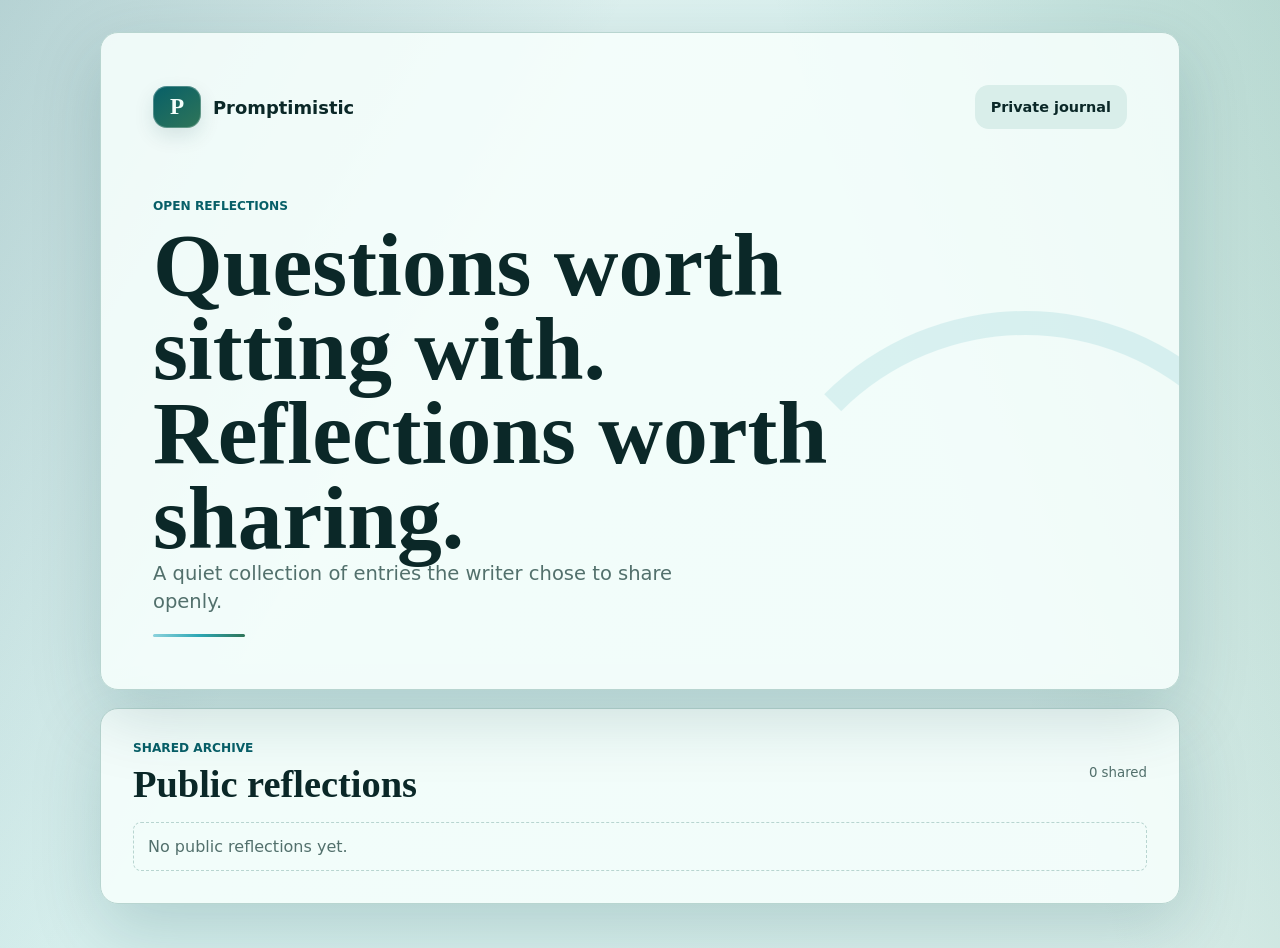
==== public.html @ 953a4e18 "Add files via upload" ====
<!doctype html>
<html lang="en">
  <head>
    <meta charset="UTF-8" />
    <meta name="viewport" content="width=device-width, initial-scale=1.0" />
    <meta
      http-equiv="Content-Security-Policy"
      content="default-src 'self'; script-src 'self'; style-src 'self'; img-src 'self' data:; object-src 'none'; base-uri 'none'; form-action 'none'"
    />
    <meta name="referrer" content="no-referrer" />
    <title>Promptimistic Public Reflections</title>
    <link rel="stylesheet" href="styles.css" />
  </head>
  <body class="public-page">
    <main class="public-shell">
      <section class="public-hero" aria-labelledby="public-title">
        <nav class="public-nav" aria-label="Promptimistic navigation">
          <a class="brand-lockup" href="index.html" aria-label="Promptimistic journal">
            <span class="brand-mark" aria-hidden="true">P</span>
            <span>Promptimistic</span>
          </a>
          <a class="secondary-link" href="index.html">Private journal</a>
        </nav>

        <div class="public-hero-copy">
          <p class="eyebrow">Open reflections</p>
          <h1 id="public-title">Questions worth sitting with. Reflections worth sharing.</h1>
          <p class="tagline">
            A quiet collection of entries the writer chose to share openly.
          </p>
        </div>
      </section>

      <section class="public-reflections" aria-labelledby="shared-title">
        <div class="section-heading">
          <div>
            <p class="eyebrow">Shared archive</p>
            <h2 id="shared-title">Public reflections</h2>
          </div>
          <small id="sharedCount">0 shared</small>
        </div>
        <div class="public-list" id="publicEntries"></div>
      </section>
    </main>

    <script src="public.js"></script>
  </body>
</html>
---- styles.css ----
:root {
  color-scheme: light;
  --bg: #e7f3f2;
  --ink: #0b2828;
  --muted: #52706c;
  --line: #b8d5d0;
  --panel: #f7fffd;
  --panel-strong: #d9eeea;
  --accent: #075f68;
  --accent-ink: #f4fffb;
  --tide: #2da7b4;
  --binding: #b99255;
  --leaf: #2f7558;
  --sky: #8bd2dc;
  --shadow: 0 24px 70px rgba(5, 68, 73, 0.18);
}

body.dark {
  color-scheme: dark;
  --bg: #071716;
  --ink: #e9fffb;
  --muted: #a3c7c0;
  --line: #214944;
  --panel: #102421;
  --panel-strong: #163730;
  --accent: #77d6df;
  --accent-ink: #05201f;
  --tide: #52c4d0;
  --binding: #d7b16e;
  --leaf: #75b98e;
  --sky: #87d8e2;
  --shadow: 0 24px 70px rgba(0, 0, 0, 0.34);
}

* {
  box-sizing: border-box;
}

body {
  margin: 0;
  min-height: 100vh;
  background:
    linear-gradient(120deg, rgba(7, 95, 104, 0.22), transparent 34rem),
    linear-gradient(250deg, rgba(47, 117, 88, 0.18), transparent 30rem),
    linear-gradient(135deg, var(--bg), #d6efed 48%, var(--panel-strong));
  color: var(--ink);
  font-family:
    Inter, ui-sans-serif, system-ui, -apple-system, BlinkMacSystemFont, "Segoe UI", sans-serif;
}

button,
select,
input,
textarea {
  font: inherit;
}

button {
  cursor: pointer;
}

.app-shell {
  width: min(1240px, calc(100% - 32px));
  min-height: calc(100vh - 120px);
  margin: 0 auto;
  display: grid;
  grid-template-columns: minmax(0, 1.02fr) minmax(360px, 0.78fr);
  gap: 18px;
  align-items: center;
  padding: 32px 0;
}

.generator,
.workspace {
  background: color-mix(in srgb, var(--panel) 88%, transparent);
  border: 1px solid var(--line);
  border-radius: 18px;
  box-shadow: var(--shadow);
}

.generator {
  min-height: 690px;
  display: flex;
  flex-direction: column;
  justify-content: space-between;
  padding: clamp(24px, 5vw, 56px);
  position: relative;
  overflow: hidden;
  isolation: isolate;
}

.generator::after {
  content: "";
  position: absolute;
  inset: auto -20% -28% 42%;
  height: 430px;
  background:
    linear-gradient(160deg, rgba(7, 95, 104, 0.95), rgba(47, 117, 88, 0.88) 54%, rgba(45, 167, 180, 0.76)),
    url("data:image/svg+xml,%3Csvg width='520' height='360' viewBox='0 0 520 360' xmlns='http://www.w3.org/2000/svg'%3E%3Cg fill='none' stroke='white' stroke-opacity='.28' stroke-width='2'%3E%3Cpath d='M34 242c56-44 112-62 168-54s104-8 144-48 80-56 122-48'/%3E%3Cpath d='M40 284c58-24 112-30 162-18s104 4 162-24 98-30 126-6'/%3E%3Cpath d='M114 40c28 64 34 138 18 222'/%3E%3Cpath d='M214 30c34 84 38 172 12 264'/%3E%3Cpath d='M318 42c22 74 18 148-12 222'/%3E%3C/g%3E%3C/svg%3E");
  border-radius: 42% 58% 30% 70% / 48% 30% 70% 52%;
  transform: rotate(-10deg);
  opacity: 0.92;
  pointer-events: none;
  z-index: 0;
}

.generator::before {
  content: "";
  position: absolute;
  inset: 18px;
  border: 1px solid color-mix(in srgb, var(--accent) 12%, transparent);
  border-radius: 14px;
  pointer-events: none;
  z-index: 0;
}

.brand-row,
.controls,
.prompt-panel {
  position: relative;
  z-index: 1;
}

.brand-row,
.section-heading,
.timer-card {
  display: flex;
  align-items: center;
  justify-content: space-between;
  gap: 16px;
}

.top-actions {
  display: flex;
  align-items: center;
  gap: 10px;
}

.secondary-link {
  display: inline-flex;
  min-height: 44px;
  align-items: center;
  justify-content: center;
  padding: 0 16px;
  border-radius: 14px;
  background: var(--panel-strong);
  color: var(--ink);
  font-size: 0.9rem;
  font-weight: 800;
  text-decoration: none;
  transition:
    transform 160ms ease,
    background 160ms ease,
    color 160ms ease;
}

.secondary-link:hover {
  transform: translateY(-1px);
}

.eyebrow {
  margin: 0 0 10px;
  color: var(--accent);
  font-size: 0.76rem;
  font-weight: 800;
  letter-spacing: 0;
  text-transform: uppercase;
}

.brand-copy {
  display: grid;
  gap: 18px;
}

.brand-lockup {
  display: inline-flex;
  align-items: center;
  gap: 12px;
  color: var(--ink);
  font-size: 1.12rem;
  font-weight: 900;
}

.brand-mark {
  display: inline-grid;
  width: 48px;
  height: 42px;
  place-items: center;
  border-radius: 14px;
  background: linear-gradient(145deg, var(--accent), var(--leaf));
  color: var(--accent-ink);
  box-shadow:
    inset 0 0 0 1px rgba(255, 255, 255, 0.26),
    0 8px 20px rgba(5, 68, 73, 0.12);
  font-family: Georgia, "Times New Roman", serif;
  font-size: 1.45rem;
  font-weight: 900;
  line-height: 1;
  overflow: hidden;
  position: relative;
}

h1 {
  max-width: 760px;
  margin: 0;
  font-family: Georgia, "Times New Roman", serif;
  font-size: clamp(3rem, 7vw, 5.9rem);
  line-height: 0.94;
  letter-spacing: 0;
}

.tagline {
  max-width: 560px;
  margin: 0;
  color: var(--muted);
  font-size: clamp(1.02rem, 2vw, 1.22rem);
  line-height: 1.45;
}

.tagline::after {
  content: "";
  display: block;
  width: 92px;
  height: 3px;
  margin-top: 18px;
  background: linear-gradient(90deg, var(--sky), var(--tide), var(--leaf));
  border-radius: 999px;
}

.controls {
  display: grid;
  grid-template-columns: repeat(4, minmax(0, 1fr));
  gap: 12px;
  margin: 48px 0 28px;
  padding: 12px;
  background: color-mix(in srgb, var(--panel-strong) 64%, transparent);
  border: 1px solid color-mix(in srgb, var(--line) 74%, transparent);
  border-radius: 16px;
}

label {
  display: grid;
  gap: 8px;
  color: var(--muted);
  font-size: 0.86rem;
  font-weight: 700;
}

select,
input,
textarea {
  width: 100%;
  border: 1px solid var(--line);
  border-radius: 14px;
  background: var(--panel);
  color: var(--ink);
  outline: none;
}

select {
  min-height: 48px;
  padding: 0 12px;
}

input {
  min-height: 42px;
  padding: 0 12px;
}

textarea:focus,
input:focus,
select:focus {
  border-color: var(--accent);
  box-shadow: 0 0 0 3px color-mix(in srgb, var(--accent) 22%, transparent);
}

.primary-button,
.secondary-button,
.icon-button,
.text-button {
  border: 0;
  border-radius: 14px;
  min-height: 44px;
  transition:
    transform 160ms ease,
    background 160ms ease,
    color 160ms ease;
}

.primary-button {
  align-self: end;
  min-width: 128px;
  padding: 0 20px;
  background: var(--accent);
  color: var(--accent-ink);
  font-weight: 800;
}

.controls .primary-button {
  grid-column: span 4;
}

.secondary-button {
  padding: 0 16px;
  background: var(--panel-strong);
  color: var(--ink);
  font-weight: 800;
}

.text-button {
  min-height: 36px;
  background: transparent;
  color: var(--leaf);
  font-weight: 800;
}

.icon-button {
  width: 44px;
  min-width: 44px;
  background: var(--panel-strong);
  color: var(--ink);
  font-weight: 900;
}

button:hover {
  transform: translateY(-1px);
}

.prompt-panel {
  max-width: 720px;
  padding: clamp(20px, 4vw, 34px);
  background: color-mix(in srgb, var(--panel) 82%, transparent);
  border: 1px solid color-mix(in srgb, var(--accent) 16%, var(--line));
  border-radius: 22px;
  backdrop-filter: blur(10px);
}

.prompt-meta {
  display: flex;
  flex-wrap: wrap;
  gap: 10px;
  align-items: center;
}

.prompt-meta span {
  padding: 7px 10px;
  border-radius: 999px;
  background: color-mix(in srgb, var(--sky) 24%, transparent);
  color: var(--ink);
  font-size: 0.82rem;
  font-weight: 800;
}

#promptText {
  min-height: 136px;
  margin: 20px 0;
  font-family: Georgia, "Times New Roman", serif;
  font-size: clamp(1.65rem, 3.6vw, 2.8rem);
  line-height: 1.12;
}

.workspace {
  min-height: 690px;
  padding: 18px;
  display: grid;
  grid-template-rows: auto minmax(260px, 1fr) auto auto;
  gap: 18px;
}

.timer-card {
  min-height: 108px;
  padding: 18px;
  background: linear-gradient(135deg, color-mix(in srgb, var(--accent) 13%, var(--panel-strong)), var(--panel-strong));
  border-radius: 18px;
}

.timer {
  margin: 0;
  font-size: 2.15rem;
  font-weight: 900;
}

.timer-actions {
  display: flex;
  gap: 10px;
}

.entry-wrap {
  min-height: 100%;
  position: relative;
  padding: 12px;
  background:
    linear-gradient(135deg, color-mix(in srgb, var(--sky) 16%, transparent), transparent 34%),
    color-mix(in srgb, var(--panel-strong) 58%, transparent);
  border: 1px solid color-mix(in srgb, var(--accent) 15%, var(--line));
  border-radius: 24px;
}

.entry-wrap::before {
  content: "";
  position: absolute;
  z-index: 2;
  top: 58px;
  bottom: 26px;
  left: 24px;
  width: 22px;
  background:
    radial-gradient(circle at 50% 50%, transparent 0 5px, var(--binding) 5.6px 7px, transparent 7.6px),
    linear-gradient(90deg, transparent 0 10px, color-mix(in srgb, var(--binding) 54%, transparent) 10px 12px, transparent 12px);
  background-size: 22px 34px, 22px 100%;
  background-repeat: repeat-y, no-repeat;
  pointer-events: none;
}

textarea {
  min-height: 310px;
  height: 100%;
  resize: none;
  padding: 22px 22px 22px 54px;
  line-height: 1.55;
  background: color-mix(in srgb, var(--panel) 92%, transparent);
  border: 0;
  box-shadow: inset 0 0 0 1px color-mix(in srgb, var(--line) 62%, transparent);
}

.entry-actions {
  display: flex;
  align-items: center;
  justify-content: space-between;
  gap: 14px;
}

.entry-actions p {
  margin: 0;
  color: var(--muted);
  font-size: 0.86rem;
  line-height: 1.35;
}

.entry-actions .primary-button {
  flex: 0 0 auto;
  align-self: auto;
}

.entry-buttons,
.export-actions,
.entry-card-actions {
  display: flex;
  flex-wrap: wrap;
  gap: 10px;
}

.visibility-choice {
  min-width: 156px;
}

.visibility-choice select {
  min-height: 44px;
  border-radius: 14px;
}

.entry-card-actions button:first-child {
  color: var(--leaf);
}

.entry-card-actions button:nth-child(2) {
  color: var(--accent);
}

.entry-card-actions button:last-child {
  color: color-mix(in srgb, var(--accent) 70%, #8b1e1e);
}

.saved {
  min-height: 160px;
}

.archive-tools {
  display: grid;
  grid-template-columns: minmax(0, 1.2fr) minmax(120px, 0.7fr) minmax(140px, 0.8fr);
  gap: 10px;
  margin-bottom: 12px;
}

.export-actions {
  grid-column: 1 / -1;
}

.export-actions .secondary-button {
  min-height: 38px;
}

.saved-list {
  display: grid;
  gap: 10px;
  max-height: 236px;
  overflow: auto;
}

.saved-item {
  display: grid;
  gap: 6px;
  padding: 12px;
  border: 1px solid var(--line);
  border-radius: 14px;
  background:
    linear-gradient(180deg, color-mix(in srgb, var(--panel) 96%, transparent), color-mix(in srgb, var(--panel-strong) 42%, transparent));
}

.saved-item button {
  border: 0;
  padding: 0;
  background: transparent;
  color: var(--accent);
  font-weight: 800;
}

.saved-item p {
  margin: 0;
  line-height: 1.35;
}

.saved-item small {
  color: var(--muted);
}

.entry-preview {
  display: -webkit-box;
  overflow: hidden;
  -webkit-line-clamp: 3;
  -webkit-box-orient: vertical;
}

.entry-prompt {
  color: var(--ink);
  font-family: Georgia, "Times New Roman", serif;
  font-size: 1.08rem;
  line-height: 1.25;
}

.empty-state {
  margin: 0;
  padding: 14px;
  color: var(--muted);
  border: 1px dashed var(--line);
  border-radius: 8px;
}

.public-page .public-shell {
  width: min(1080px, calc(100% - 32px));
  margin: 0 auto;
  padding: 32px 0 44px;
}

.public-hero,
.public-reflections {
  border: 1px solid var(--line);
  border-radius: 18px;
  background: color-mix(in srgb, var(--panel) 86%, transparent);
  box-shadow: var(--shadow);
}

.public-hero {
  min-height: 420px;
  display: grid;
  align-content: space-between;
  gap: 70px;
  padding: clamp(22px, 5vw, 52px);
  overflow: hidden;
  position: relative;
}

.public-hero::after {
  content: "";
  position: absolute;
  right: -130px;
  bottom: -190px;
  width: 520px;
  height: 520px;
  border: 24px solid color-mix(in srgb, var(--accent) 76%, transparent);
  border-left-color: transparent;
  border-top-color: color-mix(in srgb, var(--tide) 70%, transparent);
  border-radius: 50%;
  opacity: 0.18;
  pointer-events: none;
}

.public-nav {
  display: flex;
  align-items: center;
  justify-content: space-between;
  gap: 16px;
  position: relative;
  z-index: 1;
}

.public-nav .brand-lockup {
  text-decoration: none;
}

.public-hero-copy {
  max-width: 760px;
  position: relative;
  z-index: 1;
}

.public-reflections {
  margin-top: 18px;
  padding: clamp(18px, 4vw, 32px);
}

.public-reflections h2 {
  margin: 0;
  font-family: Georgia, "Times New Roman", serif;
  font-size: clamp(1.6rem, 3vw, 2.5rem);
  line-height: 1;
}

.public-reflections small,
.public-card small {
  color: var(--muted);
}

.public-list {
  display: grid;
  gap: 14px;
  margin-top: 18px;
}

.public-card {
  padding: clamp(18px, 3vw, 28px);
  border: 1px solid var(--line);
  border-radius: 16px;
  background:
    linear-gradient(135deg, color-mix(in srgb, var(--sky) 12%, transparent), transparent 42%),
    color-mix(in srgb, var(--panel) 94%, transparent);
}

.public-card h3 {
  max-width: 780px;
  margin: 0 0 8px;
  font-family: Georgia, "Times New Roman", serif;
  font-size: clamp(1.35rem, 3vw, 2.1rem);
  line-height: 1.16;
}

.public-card p {
  margin: 16px 0 0;
  color: var(--ink);
  line-height: 1.65;
  white-space: pre-wrap;
}

@media (max-width: 920px) {
  .app-shell {
    grid-template-columns: 1fr;
    align-items: stretch;
  }

  .generator,
  .workspace {
    min-height: auto;
  }
}

@media (max-width: 680px) {
  .app-shell {
    width: min(100% - 20px, 1180px);
    padding: 10px 0;
  }

  .generator,
  .workspace {
    padding: 18px;
  }

  .controls {
    grid-template-columns: 1fr;
    margin-top: 34px;
  }

  .controls .primary-button {
    grid-column: auto;
  }

  .primary-button {
    width: 100%;
  }

  .entry-actions {
    align-items: stretch;
    flex-direction: column;
  }

  .entry-buttons,
  .entry-buttons button,
  .archive-tools,
  .export-actions button {
    width: 100%;
  }

  .archive-tools {
    grid-template-columns: 1fr;
  }

  .generator::after {
    inset: auto -42% -18% 24%;
    height: 230px;
  }

  #promptText {
    min-height: 120px;
  }

  .brand-row,
  .public-nav {
    align-items: flex-start;
    flex-direction: column;
  }

  .top-actions,
  .top-actions .secondary-link,
  .public-nav .secondary-link {
    width: 100%;
  }

  .top-actions {
    align-items: stretch;
  }

  .visibility-choice {
    width: 100%;
  }
}

@media (prefers-reduced-motion: reduce) {
  *,
  *::before,
  *::after {
    animation-duration: 1ms !important;
    animation-iteration-count: 1 !important;
    scroll-behavior: auto !important;
    transition-duration: 1ms !important;
  }
}
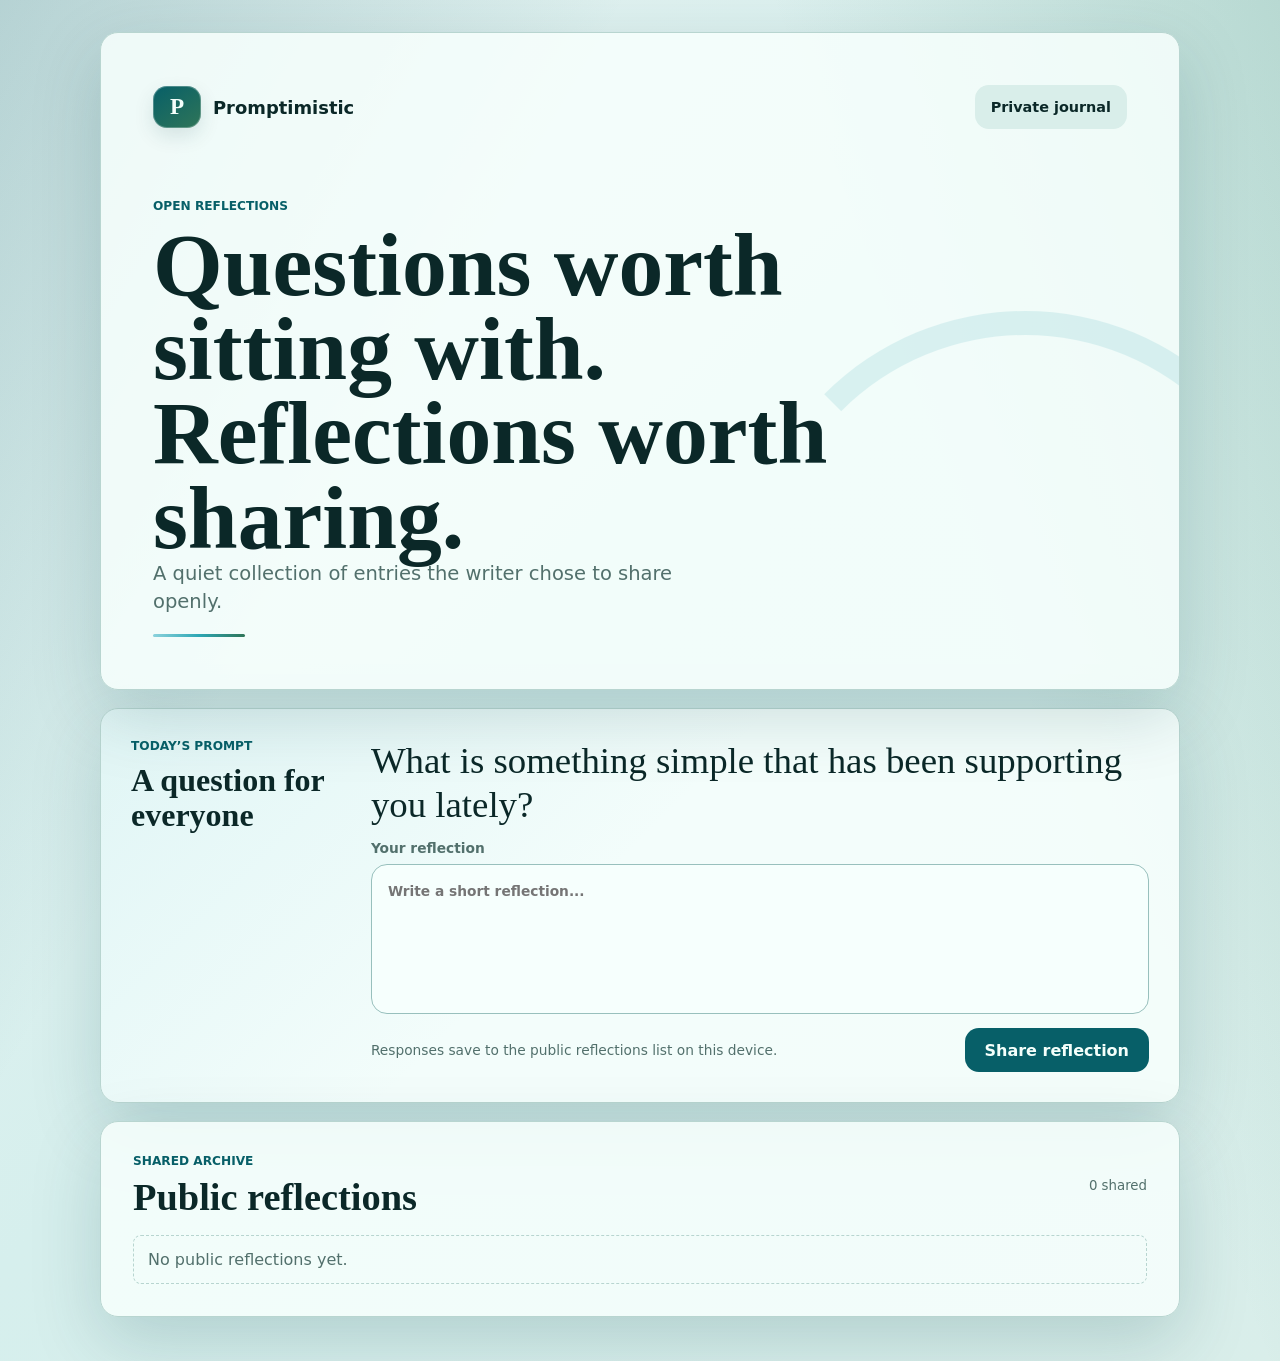
==== commit 384bce86: "Add files via upload" ====
--- a/public.html
+++ b/public.html
@@ -31,6 +31,33 @@
         </div>
       </section>
 
+      <section class="daily-prompt" aria-labelledby="daily-title">
+        <div>
+          <p class="eyebrow">Today’s prompt</p>
+          <h2 id="daily-title">A question for everyone</h2>
+        </div>
+        <form class="daily-response" id="dailyResponseForm">
+          <p id="dailyPromptText">
+            What is one small thing from today that you would like to remember?
+          </p>
+          <label>
+            <span>Your reflection</span>
+            <textarea
+              id="dailyResponse"
+              placeholder="Write a short reflection..."
+              spellcheck="true"
+              autocapitalize="sentences"
+            ></textarea>
+          </label>
+          <div class="daily-response-actions">
+            <p id="dailyResponseStatus" aria-live="polite">
+              Responses save to the public reflections list on this device.
+            </p>
+            <button class="primary-button" type="submit">Share reflection</button>
+          </div>
+        </form>
+      </section>
+
       <section class="public-reflections" aria-labelledby="shared-title">
         <div class="section-heading">
           <div>
--- a/styles.css
+++ b/styles.css
@@ -134,6 +134,7 @@
   display: flex;
   align-items: center;
   gap: 10px;
+  flex-wrap: nowrap;
 }
 
 .secondary-link {
@@ -229,13 +230,40 @@
 
 .controls {
   display: grid;
-  grid-template-columns: repeat(4, minmax(0, 1fr));
+  grid-template-columns: repeat(3, minmax(0, 1fr));
   gap: 12px;
   margin: 48px 0 28px;
   padding: 12px;
   background: color-mix(in srgb, var(--panel-strong) 64%, transparent);
   border: 1px solid color-mix(in srgb, var(--line) 74%, transparent);
   border-radius: 16px;
+}
+
+.daily-control {
+  grid-column: 1 / -1;
+  padding: 14px 16px;
+  border: 1px solid color-mix(in srgb, var(--accent) 14%, var(--line));
+  border-radius: 14px;
+  background:
+    linear-gradient(135deg, color-mix(in srgb, var(--sky) 14%, transparent), transparent 50%),
+    color-mix(in srgb, var(--panel) 78%, transparent);
+}
+
+.daily-control span {
+  display: block;
+  margin-bottom: 6px;
+  color: var(--accent);
+  font-size: 0.76rem;
+  font-weight: 800;
+  text-transform: uppercase;
+}
+
+.daily-control p {
+  margin: 0;
+  color: var(--ink);
+  font-family: Georgia, "Times New Roman", serif;
+  font-size: clamp(1.08rem, 2vw, 1.45rem);
+  line-height: 1.25;
 }
 
 label {
@@ -297,7 +325,7 @@
 }
 
 .controls .primary-button {
-  grid-column: span 4;
+  grid-column: 1 / -1;
 }
 
 .secondary-button {
@@ -363,7 +391,7 @@
   min-height: 690px;
   padding: 18px;
   display: grid;
-  grid-template-rows: auto minmax(260px, 1fr) auto auto;
+  grid-template-rows: auto minmax(260px, 1fr) auto auto auto;
   gap: 18px;
 }
 
@@ -423,6 +451,17 @@
   box-shadow: inset 0 0 0 1px color-mix(in srgb, var(--line) 62%, transparent);
 }
 
+.action-step-wrap {
+  padding: 14px;
+  border: 1px solid color-mix(in srgb, var(--accent) 14%, var(--line));
+  border-radius: 18px;
+  background: color-mix(in srgb, var(--panel-strong) 46%, transparent);
+}
+
+.action-step-wrap input {
+  background: color-mix(in srgb, var(--panel) 94%, transparent);
+}
+
 .entry-actions {
   display: flex;
   align-items: center;
@@ -471,6 +510,44 @@
   color: color-mix(in srgb, var(--accent) 70%, #8b1e1e);
 }
 
+.next-step {
+  display: grid;
+  grid-template-columns: minmax(0, 1fr) auto;
+  gap: 6px 12px;
+  align-items: center;
+  padding: 10px;
+  border: 1px solid color-mix(in srgb, var(--leaf) 24%, var(--line));
+  border-radius: 12px;
+  background: color-mix(in srgb, var(--leaf) 8%, transparent);
+}
+
+.next-step small {
+  grid-column: 1 / -1;
+}
+
+.next-step p {
+  color: var(--ink);
+  font-weight: 750;
+}
+
+.next-step button {
+  min-height: 34px;
+  padding: 0 12px;
+  border-radius: 999px;
+  background: var(--panel);
+  color: var(--leaf);
+}
+
+.next-step.is-done {
+  border-color: color-mix(in srgb, var(--accent) 24%, var(--line));
+  background: color-mix(in srgb, var(--sky) 11%, transparent);
+}
+
+.next-step.is-done p {
+  text-decoration: line-through;
+  color: var(--muted);
+}
+
 .saved {
   min-height: 160px;
 }
@@ -553,6 +630,7 @@
 }
 
 .public-hero,
+.daily-prompt,
 .public-reflections {
   border: 1px solid var(--line);
   border-radius: 18px;
@@ -609,6 +687,61 @@
   padding: clamp(18px, 4vw, 32px);
 }
 
+.daily-prompt {
+  display: grid;
+  grid-template-columns: minmax(190px, 0.28fr) minmax(0, 1fr);
+  gap: 22px;
+  align-items: start;
+  margin-top: 18px;
+  padding: clamp(18px, 4vw, 30px);
+  background:
+    linear-gradient(135deg, color-mix(in srgb, var(--sky) 18%, transparent), transparent 46%),
+    color-mix(in srgb, var(--panel) 88%, transparent);
+}
+
+.daily-prompt h2 {
+  margin: 0;
+  font-family: Georgia, "Times New Roman", serif;
+  font-size: clamp(1.25rem, 2.5vw, 2rem);
+  line-height: 1.08;
+}
+
+.daily-response {
+  display: grid;
+  gap: 14px;
+}
+
+.daily-response > p {
+  margin: 0;
+  color: var(--ink);
+  font-family: Georgia, "Times New Roman", serif;
+  font-size: clamp(1.45rem, 3vw, 2.3rem);
+  line-height: 1.18;
+}
+
+.daily-response textarea {
+  min-height: 150px;
+  padding: 16px;
+  border: 1px solid color-mix(in srgb, var(--accent) 18%, var(--line));
+  border-radius: 16px;
+  background: color-mix(in srgb, var(--panel) 94%, transparent);
+  box-shadow: none;
+}
+
+.daily-response-actions {
+  display: flex;
+  align-items: center;
+  justify-content: space-between;
+  gap: 14px;
+}
+
+.daily-response-actions p {
+  margin: 0;
+  color: var(--muted);
+  font-size: 0.86rem;
+  line-height: 1.35;
+}
+
 .public-reflections h2 {
   margin: 0;
   font-family: Georgia, "Times New Roman", serif;
@@ -665,18 +798,25 @@
 
 @media (max-width: 680px) {
   .app-shell {
-    width: min(100% - 20px, 1180px);
+    width: min(100% - 16px, 1180px);
     padding: 10px 0;
   }
 
   .generator,
   .workspace {
-    padding: 18px;
+    padding: 14px;
+    border-radius: 14px;
+  }
+
+  h1 {
+    font-size: clamp(2.25rem, 12vw, 3.1rem);
+    line-height: 0.98;
   }
 
   .controls {
     grid-template-columns: 1fr;
-    margin-top: 34px;
+    margin-top: 28px;
+    padding: 10px;
   }
 
   .controls .primary-button {
@@ -692,11 +832,30 @@
     flex-direction: column;
   }
 
+  textarea {
+    min-height: 240px;
+    padding-right: 16px;
+  }
+
+  .action-step-wrap {
+    padding: 12px;
+  }
+
   .entry-buttons,
   .entry-buttons button,
   .archive-tools,
-  .export-actions button {
+  .export-actions button,
+  .next-step button {
     width: 100%;
+  }
+
+  .entry-buttons {
+    display: grid;
+    grid-template-columns: 1fr;
+  }
+
+  .next-step {
+    grid-template-columns: 1fr;
   }
 
   .archive-tools {
@@ -710,6 +869,7 @@
 
   #promptText {
     min-height: 120px;
+    font-size: clamp(1.45rem, 8vw, 2rem);
   }
 
   .brand-row,
@@ -718,14 +878,22 @@
     flex-direction: column;
   }
 
-  .top-actions,
-  .top-actions .secondary-link,
+  .daily-prompt {
+    grid-template-columns: 1fr;
+  }
+
+  .daily-response-actions {
+    align-items: stretch;
+    flex-direction: column;
+  }
+
   .public-nav .secondary-link {
     width: 100%;
   }
 
   .top-actions {
-    align-items: stretch;
+    align-items: center;
+    flex-direction: row;
   }
 
   .visibility-choice {
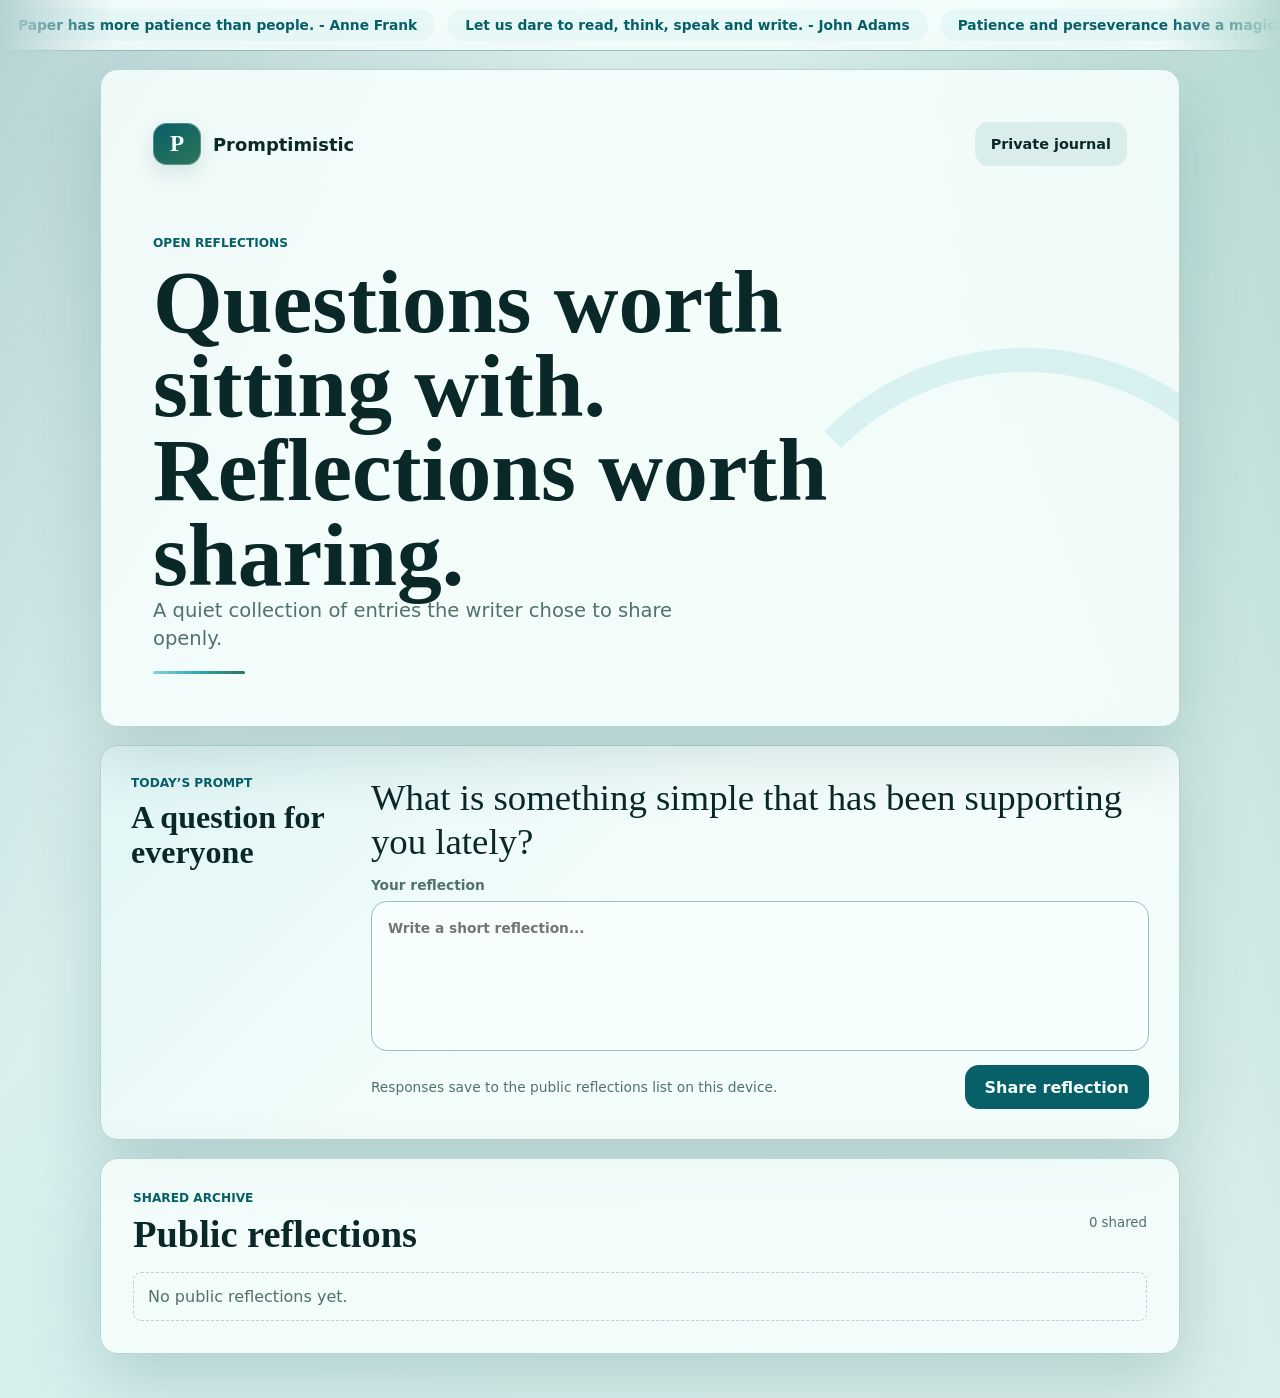
==== commit 62924698: "Add files via upload" ====
--- a/public.html
+++ b/public.html
@@ -12,6 +12,12 @@
     <link rel="stylesheet" href="styles.css" />
   </head>
   <body class="public-page">
+    <div class="quote-ribbon" aria-label="Inspirational quotes for writers">
+      <div class="quote-track" id="quoteTrack">
+        <span>Trust thyself. - Ralph Waldo Emerson</span>
+      </div>
+    </div>
+
     <main class="public-shell">
       <section class="public-hero" aria-labelledby="public-title">
         <nav class="public-nav" aria-label="Promptimistic navigation">
--- a/styles.css
+++ b/styles.css
@@ -180,6 +180,7 @@
   color: var(--ink);
   font-size: 1.12rem;
   font-weight: 900;
+  text-decoration: none;
 }
 
 .brand-mark {
@@ -626,7 +627,7 @@
 .public-page .public-shell {
   width: min(1080px, calc(100% - 32px));
   margin: 0 auto;
-  padding: 32px 0 44px;
+  padding: 18px 0 44px;
 }
 
 .public-hero,
@@ -682,6 +683,46 @@
   z-index: 1;
 }
 
+.quote-ribbon {
+  width: 100%;
+  margin: 0;
+  overflow: hidden;
+  border-bottom: 1px solid color-mix(in srgb, var(--accent) 18%, var(--line));
+  background: color-mix(in srgb, var(--panel) 88%, transparent);
+  mask-image: linear-gradient(90deg, transparent, #000 9%, #000 91%, transparent);
+}
+
+.quote-track {
+  display: flex;
+  width: max-content;
+  gap: 12px;
+  padding: 9px 0;
+  animation: quote-crawl 58s linear infinite;
+}
+
+.quote-track span {
+  display: inline-flex;
+  align-items: center;
+  min-height: 32px;
+  padding: 0 18px;
+  border-radius: 999px;
+  background: color-mix(in srgb, var(--sky) 12%, transparent);
+  color: var(--accent);
+  font-size: 0.86rem;
+  font-weight: 800;
+  white-space: nowrap;
+}
+
+@keyframes quote-crawl {
+  from {
+    transform: translateX(0);
+  }
+
+  to {
+    transform: translateX(-50%);
+  }
+}
+
 .public-reflections {
   margin-top: 18px;
   padding: clamp(18px, 4vw, 32px);
@@ -874,8 +915,9 @@
 
   .brand-row,
   .public-nav {
-    align-items: flex-start;
-    flex-direction: column;
+    align-items: center;
+    flex-direction: row;
+    gap: 10px;
   }
 
   .daily-prompt {
@@ -887,8 +929,16 @@
     flex-direction: column;
   }
 
-  .public-nav .secondary-link {
-    width: 100%;
+  .quote-ribbon {
+    mask-image: none;
+  }
+
+  .quote-track {
+    animation-duration: 46s;
+  }
+
+  .secondary-link {
+    padding: 0 12px;
   }
 
   .top-actions {
@@ -910,4 +960,8 @@
     scroll-behavior: auto !important;
     transition-duration: 1ms !important;
   }
-}
+
+  .quote-track {
+    transform: none;
+  }
+}
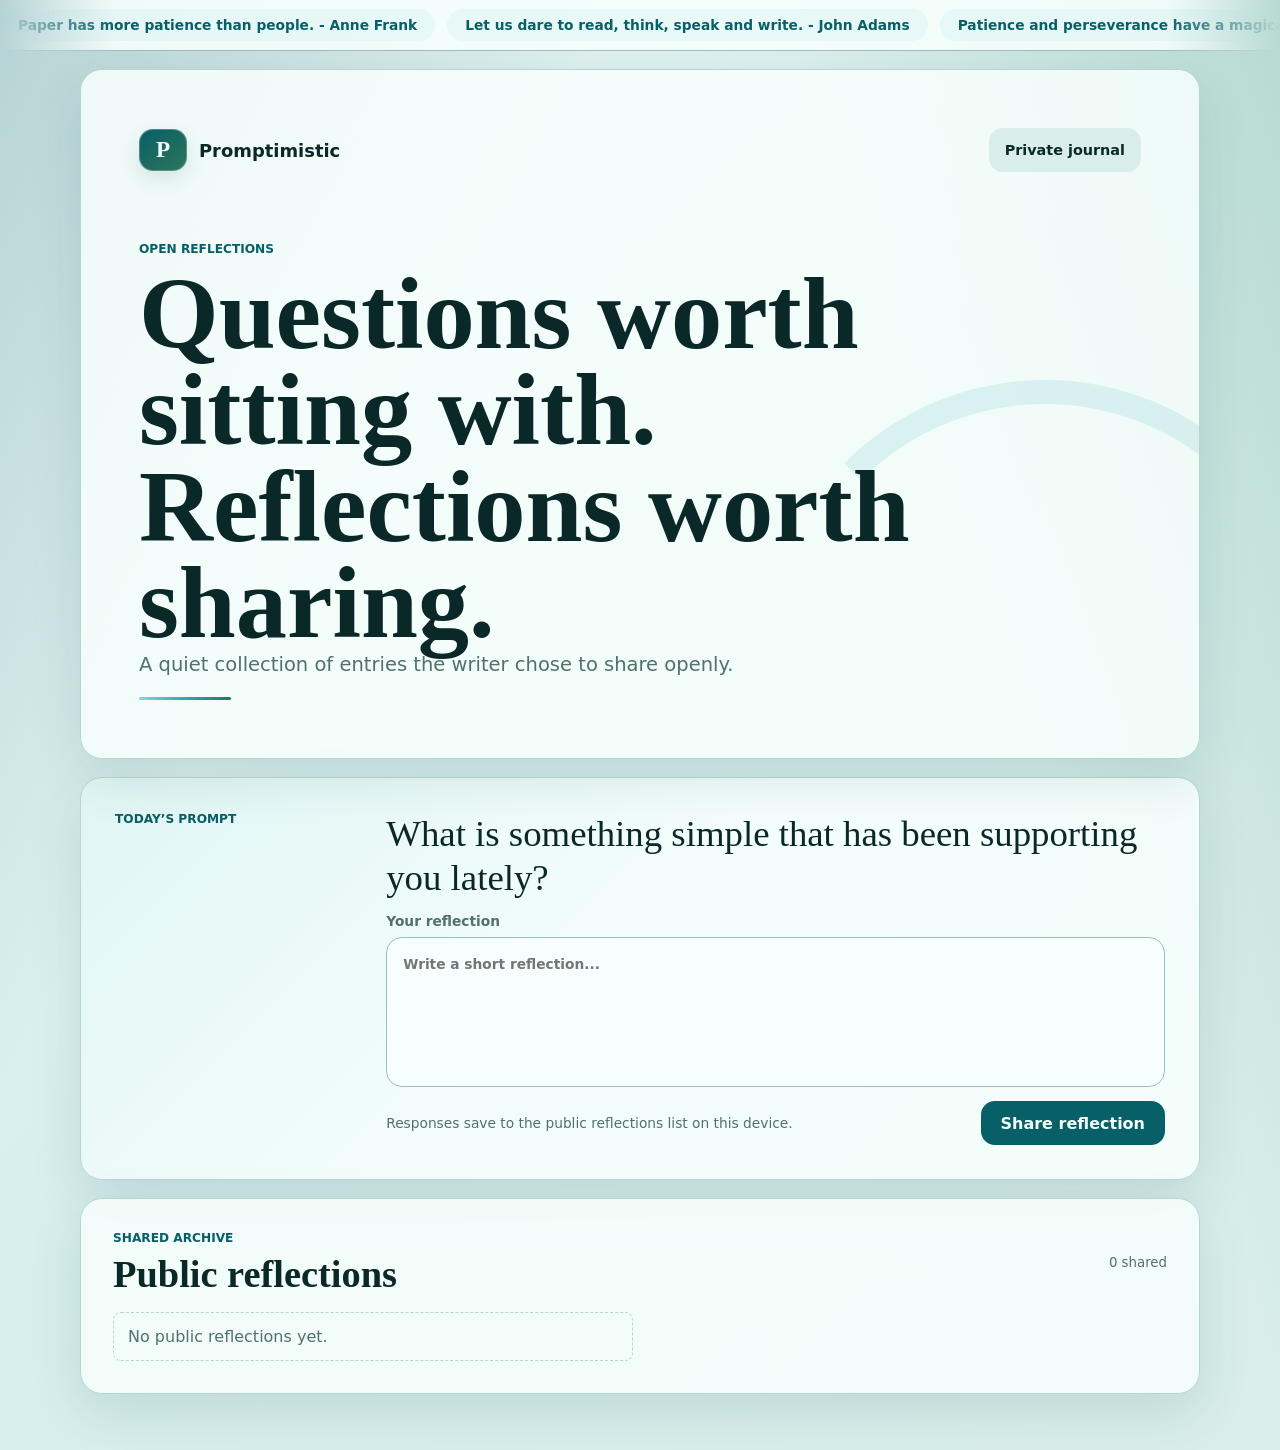
==== commit 8ffc8ead: "Add files via upload" ====
--- a/public.html
+++ b/public.html
@@ -40,7 +40,6 @@
       <section class="daily-prompt" aria-labelledby="daily-title">
         <div>
           <p class="eyebrow">Today’s prompt</p>
-          <h2 id="daily-title">A question for everyone</h2>
         </div>
         <form class="daily-response" id="dailyResponseForm">
           <p id="dailyPromptText">
@@ -76,6 +75,18 @@
       </section>
     </main>
 
+    <dialog class="share-dialog" id="shareDialog">
+      <form method="dialog">
+        <p class="eyebrow">Save reflection</p>
+        <h2>Where should this go?</h2>
+        <p>Choose whether this reflection appears on the public page or stays in your private journal.</p>
+        <div class="share-dialog-actions">
+          <button class="secondary-button" value="private" type="button" id="savePrivate">Private journal</button>
+          <button class="primary-button" value="public" type="button" id="savePublic">Public page</button>
+        </div>
+      </form>
+    </dialog>
+
     <script src="public.js"></script>
   </body>
 </html>
--- a/styles.css
+++ b/styles.css
@@ -825,6 +825,244 @@
   white-space: pre-wrap;
 }
 
+/* Quiet Editorial layout option */
+.app-shell {
+  width: min(1160px, calc(100% - 32px));
+  min-height: auto;
+  grid-template-columns: 1fr;
+  gap: 20px;
+  align-items: stretch;
+  padding: 26px 0 52px;
+}
+
+.generator,
+.workspace,
+.public-hero,
+.daily-prompt,
+.public-reflections {
+  border-radius: 22px;
+  box-shadow: 0 18px 52px rgba(5, 68, 73, 0.12);
+}
+
+.generator {
+  min-height: auto;
+  display: grid;
+  grid-template-columns: minmax(0, 1fr) minmax(320px, 0.58fr);
+  gap: clamp(22px, 4vw, 42px);
+  align-items: end;
+  padding: clamp(22px, 4vw, 44px);
+}
+
+.generator::before {
+  inset: 16px;
+}
+
+.generator::after {
+  inset: auto -18% -44% 62%;
+  height: 360px;
+  opacity: 0.78;
+}
+
+.brand-row {
+  grid-column: 1 / -1;
+}
+
+.brand-copy {
+  align-self: center;
+}
+
+h1 {
+  max-width: 860px;
+  font-size: clamp(3.2rem, 8vw, 6.8rem);
+}
+
+#app-title {
+  font-size: clamp(2.4rem, 6vw, 4.75rem);
+  line-height: 1;
+}
+
+.tagline {
+  max-width: 620px;
+}
+
+.controls {
+  align-self: stretch;
+  grid-template-columns: 1fr;
+  margin: 0;
+  padding: 14px;
+  background: color-mix(in srgb, var(--panel) 76%, transparent);
+  backdrop-filter: blur(12px);
+}
+
+.daily-control {
+  padding: 16px;
+}
+
+.controls .primary-button {
+  width: 100%;
+}
+
+.prompt-panel {
+  grid-column: 1 / -1;
+  max-width: none;
+  display: grid;
+  grid-template-columns: minmax(180px, 0.22fr) minmax(0, 1fr);
+  gap: 18px;
+  align-items: start;
+  padding: clamp(18px, 3vw, 28px);
+}
+
+.prompt-meta {
+  align-content: start;
+}
+
+#promptText {
+  min-height: auto;
+  margin: 0;
+  font-size: clamp(1.65rem, 3.2vw, 3rem);
+}
+
+.workspace {
+  min-height: auto;
+  grid-template-columns: minmax(0, 0.74fr) minmax(280px, 0.26fr);
+  grid-template-rows: auto auto auto;
+  gap: 18px;
+  padding: clamp(18px, 3vw, 26px);
+}
+
+.timer-card {
+  grid-column: 2;
+  grid-row: 1;
+  min-height: auto;
+}
+
+.entry-wrap {
+  grid-column: 1;
+  grid-row: 1 / span 3;
+  min-height: 560px;
+}
+
+.action-step-wrap,
+.entry-actions,
+.saved {
+  grid-column: 2;
+}
+
+.entry-actions {
+  align-items: stretch;
+  flex-direction: column;
+}
+
+.entry-buttons {
+  display: grid;
+  grid-template-columns: 1fr;
+}
+
+.entry-buttons button,
+.visibility-choice {
+  width: 100%;
+}
+
+.saved-list {
+  max-height: 320px;
+}
+
+.public-page .public-shell {
+  width: min(1120px, calc(100% - 32px));
+  padding-bottom: 56px;
+}
+
+.public-hero {
+  min-height: 520px;
+  padding: clamp(24px, 5vw, 58px);
+}
+
+.public-hero-copy {
+  max-width: 880px;
+}
+
+.public-hero-copy h1 {
+  max-width: 900px;
+}
+
+.daily-prompt {
+  grid-template-columns: minmax(220px, 0.32fr) minmax(0, 1fr);
+  padding: clamp(22px, 4vw, 34px);
+}
+
+.daily-response > p {
+  max-width: 820px;
+}
+
+.public-list {
+  grid-template-columns: repeat(2, minmax(0, 1fr));
+  align-items: start;
+}
+
+.public-card {
+  border-radius: 14px;
+}
+
+.public-card-actions {
+  display: flex;
+  gap: 12px;
+  margin-top: 16px;
+}
+
+.public-card-actions button {
+  border: 0;
+  padding: 0;
+  background: transparent;
+  color: var(--accent);
+  font-weight: 800;
+}
+
+.public-card-actions button:last-child {
+  color: color-mix(in srgb, var(--accent) 70%, #8b1e1e);
+}
+
+.share-dialog {
+  width: min(420px, calc(100% - 32px));
+  border: 1px solid var(--line);
+  border-radius: 18px;
+  background: var(--panel);
+  color: var(--ink);
+  box-shadow: var(--shadow);
+  padding: 0;
+}
+
+.share-dialog::backdrop {
+  background: rgba(7, 23, 22, 0.34);
+}
+
+.share-dialog form {
+  display: grid;
+  gap: 14px;
+  padding: 24px;
+}
+
+.share-dialog h2,
+.share-dialog p {
+  margin: 0;
+}
+
+.share-dialog h2 {
+  font-family: Georgia, "Times New Roman", serif;
+  font-size: 1.7rem;
+  line-height: 1.1;
+}
+
+.share-dialog p:not(.eyebrow) {
+  color: var(--muted);
+  line-height: 1.45;
+}
+
+.share-dialog-actions {
+  display: grid;
+  grid-template-columns: 1fr 1fr;
+  gap: 10px;
+}
+
 @media (max-width: 920px) {
   .app-shell {
     grid-template-columns: 1fr;
@@ -832,8 +1070,46 @@
   }
 
   .generator,
+  .workspace,
+  .prompt-panel,
+  .daily-prompt {
+    grid-template-columns: 1fr;
+  }
+
+  .controls {
+    grid-template-columns: 1fr 1fr;
+    border-radius: 18px;
+  }
+
+  .daily-control,
+  .controls .primary-button {
+    grid-column: 1 / -1;
+  }
+
+  .generator,
   .workspace {
     min-height: auto;
+  }
+
+  .entry-wrap,
+  .timer-card,
+  .action-step-wrap,
+  .entry-actions,
+  .saved {
+    grid-column: auto;
+    grid-row: auto;
+  }
+
+  .entry-wrap {
+    min-height: 420px;
+  }
+
+  textarea {
+    min-height: 340px;
+  }
+
+  .public-list {
+    grid-template-columns: 1fr;
   }
 }
 
@@ -849,9 +1125,21 @@
     border-radius: 14px;
   }
 
+  .generator,
+  .workspace,
+  .public-hero,
+  .daily-prompt,
+  .public-reflections {
+    border-radius: 16px;
+  }
+
   h1 {
     font-size: clamp(2.25rem, 12vw, 3.1rem);
     line-height: 0.98;
+  }
+
+  #app-title {
+    font-size: clamp(2rem, 10vw, 2.8rem);
   }
 
   .controls {
@@ -876,6 +1164,10 @@
   textarea {
     min-height: 240px;
     padding-right: 16px;
+  }
+
+  .entry-wrap {
+    min-height: auto;
   }
 
   .action-step-wrap {
@@ -927,6 +1219,10 @@
   .daily-response-actions {
     align-items: stretch;
     flex-direction: column;
+  }
+
+  .share-dialog-actions {
+    grid-template-columns: 1fr;
   }
 
   .quote-ribbon {
